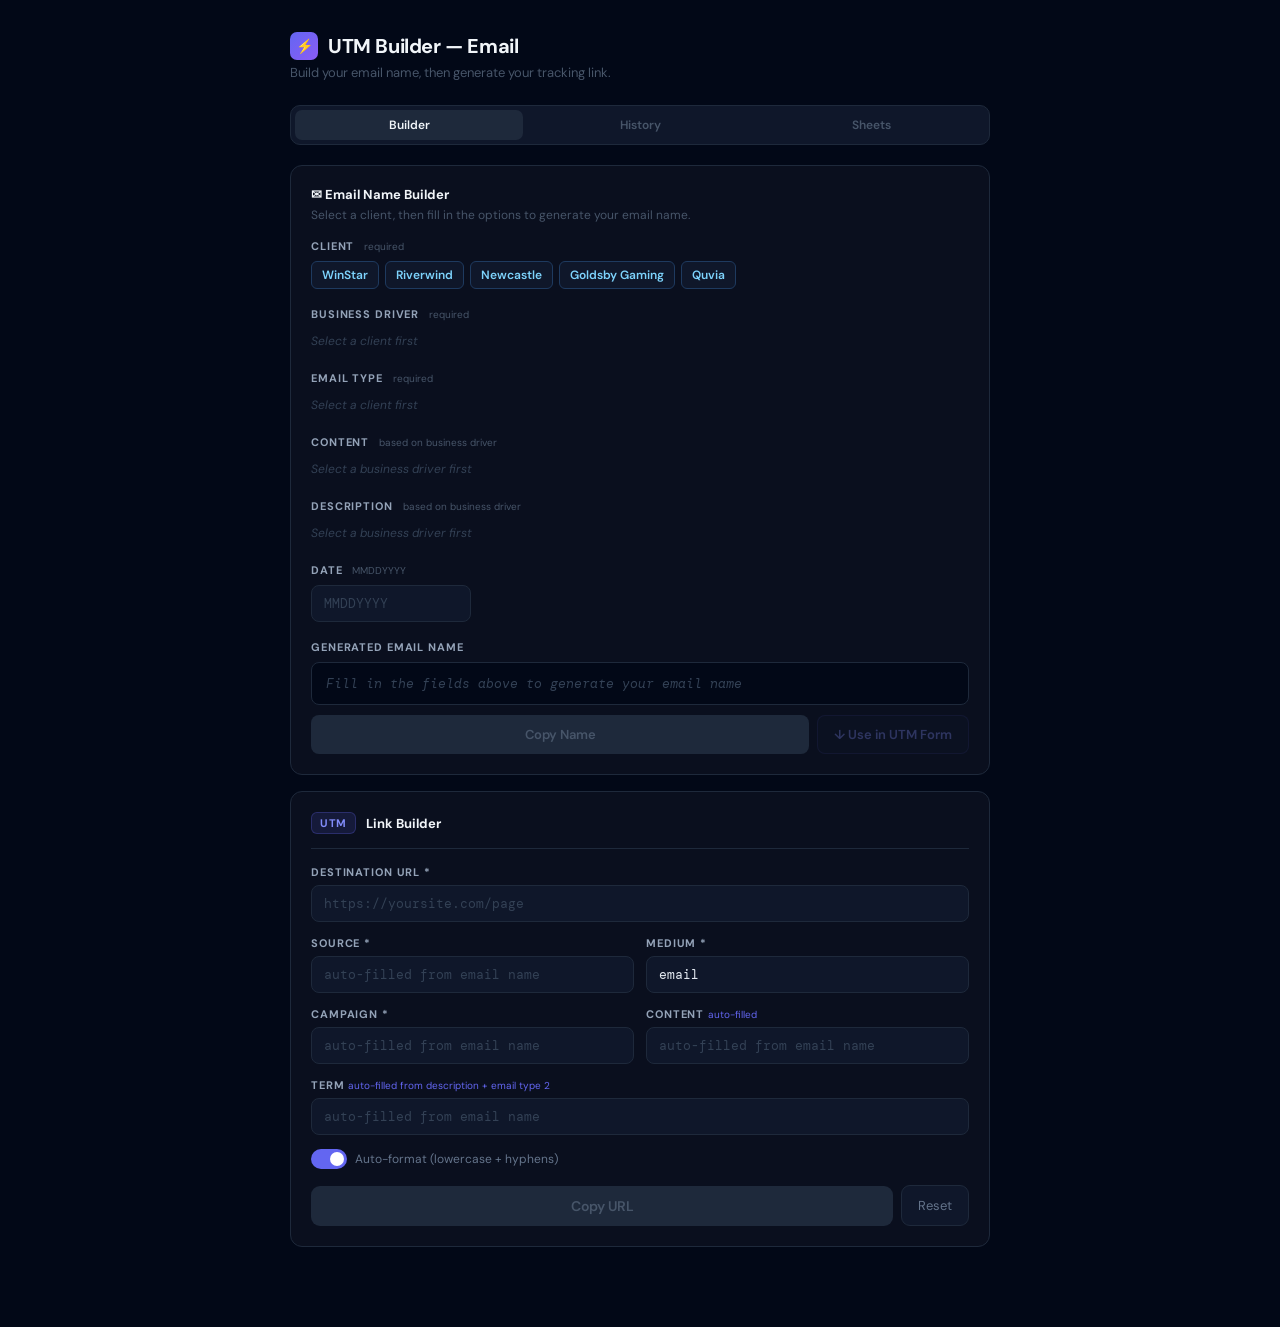
==== email/index.html @ 170400ec "Organize email files into directory" ====
<!DOCTYPE html>
<html lang="en">
<head>
    <meta charset="UTF-8" />
    <meta name="viewport" content="width=device-width, initial-scale=1.0" />
    <title>UTM Builder — Email</title>
    <link rel="preconnect" href="https://fonts.googleapis.com" />
    <link href="https://fonts.googleapis.com/css2?family=DM+Sans:wght@400;500;600;700&family=DM+Mono:wght@400;500&display=swap" rel="stylesheet" />
    <link rel="stylesheet" href="style.css">
</head>
<body>
<div id="app">
    <div class="header">
        <div class="header-row">
            <div class="logo">&#9889;</div>
            <h1>UTM Builder — Email</h1>
        </div>
        <p class="subtitle">Build your email name, then generate your tracking link.</p>
    </div>

    <div class="tabs">
        <button class="tab-btn active" onclick="switchTab('builder')">Builder</button>
        <button class="tab-btn" id="tab-history" onclick="switchTab('history')">History</button>
        <button class="tab-btn" id="tab-sheets" onclick="switchTab('sheets')">Sheets</button>
    </div>

    <div id="panel-builder" class="panel active">
        <div class="card">
            <div class="card-title">&#9993; Email Name Builder</div>
            <div class="card-sub">Select a client, then fill in the options to generate your email name.</div>

            <div class="section">
                <div class="section-label">Client <span>required</span></div>
                <div class="btn-row" id="client-btns"></div>
            </div>

            <div class="section">
                <div class="section-label">Business Driver <span>required</span></div>
                <div class="btn-row" id="driver-btns"><span class="empty-hint">Select a client first</span></div>
            </div>

            <div class="section">
                <div class="section-label">Email Type <span>required</span></div>
                <div class="btn-row" id="emailtype-btns"><span class="empty-hint">Select a client first</span></div>
            </div>

            <div class="section">
                <div class="section-label">Content <span>based on business driver</span></div>
                <div class="btn-row" id="en-content-btns"><span class="empty-hint">Select a business driver first</span></div>
            </div>

            <div class="section">
                <div class="section-label">Description <span>based on business driver</span></div>
                <div class="btn-row" id="en-desc-btns"><span class="empty-hint">Select a business driver first</span></div>
            </div>

            <div class="section" id="type2-section" style="display:none">
                <div class="section-label">Email Type 2 <span>optional</span></div>
                <div class="btn-row" id="type2-btns"></div>
            </div>

            <div class="section">
                <div class="section-label">Date <span>MMDDYYYY</span></div>
                <input type="text" id="en-month" placeholder="MMDDYYYY" maxlength="8" oninput="buildEmailName()" style="max-width:160px;" />
            </div>

            <div class="name-preview-wrap">
                <div class="name-preview-label">Generated Email Name</div>
                <div class="name-preview empty" id="en-preview">Fill in the fields above to generate your email name</div>
                <div class="name-actions">
                    <button class="btn-copy-name" id="en-copy-btn" onclick="copyEmailName()" disabled>Copy Name</button>
                    <button class="btn-use-name" id="en-use-btn" onclick="useEmailName()" disabled>&#8595; Use in UTM Form</button>
                </div>
            </div>
        </div>

        <div class="card">
            <div class="utm-section-header">
                <span class="utm-badge">UTM</span>
                <span style="font-size:13px;font-weight:700;color:#f1f5f9;">Link Builder</span>
            </div>
            <div class="field">
                <label>Destination URL *</label>
                <input type="url" id="f-url" placeholder="https://yoursite.com/page" oninput="updatePreview()" />
            </div>
            <div class="grid-2">
                <div class="field">
                    <label>Source *</label>
                    <input type="text" id="f-source" placeholder="auto-filled from email name" oninput="updatePreview()" />
                </div>
                <div class="field">
                    <label>Medium *</label>
                    <input type="text" id="f-medium" value="email" oninput="updatePreview()" />
                </div>
            </div>
            <div class="grid-2">
                <div class="field">
                    <label>Campaign *</label>
                    <input type="text" id="f-campaign" placeholder="auto-filled from email name" oninput="updatePreview()" />
                </div>
                <div class="field">
                    <label>Content <span style="font-size:10px;color:#6366f1;font-weight:400;text-transform:none;letter-spacing:0;">auto-filled</span></label>
                    <input type="text" id="f-content" placeholder="auto-filled from email name" oninput="updatePreview()" />
                </div>
            </div>
            <div class="field">
                <label>Term <span style="font-size:10px;color:#6366f1;font-weight:400;text-transform:none;letter-spacing:0;">auto-filled from description + email type 2</span></label>
                <input type="text" id="f-term" placeholder="auto-filled from email name" oninput="updatePreview()" />
            </div>
            <div style="display:flex;gap:20px;flex-wrap:wrap;margin-top:6px;margin-bottom:16px;">
                <div class="toggle-row">
                    <div class="toggle on" id="toggle-slug" onclick="toggleSlug()"><div class="toggle-knob"></div></div>
                    <span class="toggle-label">Auto-format (lowercase + hyphens)</span>
                </div>
                <div class="toggle-row" id="autolog-row" style="display:none">
                    <div class="toggle" id="toggle-autolog" onclick="toggleAutoLog()"><div class="toggle-knob"></div></div>
                    <span class="toggle-label">Auto-log to Sheets on copy</span>
                </div>
            </div>
            <div class="card" id="preview-card" style="display:none;margin-bottom:16px;">
                <div class="preview-label" id="preview-label"></div>
                <div class="url-preview" id="url-preview"></div>
            </div>
            <div class="actions">
                <button class="btn-primary" id="copy-btn" onclick="handleCopy()" disabled>Copy URL</button>
                <span class="log-status" id="log-status" style="display:none"></span>
                <button class="btn-secondary" onclick="resetForm()">Reset</button>
            </div>
        </div>
    </div>

    <div id="panel-history" class="panel">
        <div id="history-list"></div>
    </div>

    <div id="panel-sheets" class="panel">
        <div class="card">
            <div style="font-size:14px;font-weight:600;color:#f1f5f9;margin-bottom:4px;">Connect Google Sheets</div>
            <div style="font-size:13px;color:#64748b;margin-bottom:16px;line-height:1.6;">Log every UTM automatically to a Google Sheet. Takes ~3 minutes to set up.</div>
            <div class="step-row"><div class="step-num">1</div><div class="step-text">Create a new Google Sheet.</div></div>
            <div class="step-row"><div class="step-num">2</div><div class="step-text">Go to <strong>Extensions &rarr; Apps Script</strong>. Paste the code below and save.</div></div>
            <div class="step-row"><div class="step-num">3</div><div class="step-text">Click <strong>Deploy &rarr; New deployment &rarr; Web app</strong>. Set "Execute as: Me" and "Who has access: Anyone". Deploy and authorize.</div></div>
            <div class="step-row"><div class="step-num">4</div><div class="step-text">Copy the <strong>Web App URL</strong> and paste it below.</div></div>
        </div>
        <div class="card">
            <div style="font-size:12px;font-weight:600;color:#94a3b8;margin-bottom:8px;text-transform:uppercase;letter-spacing:0.06em;">Apps Script Code</div>
            <div class="code-block-wrap">
                <pre id="apps-script-code"></pre>
                <button class="copy-code-btn" id="copy-script-btn" onclick="copyScript()">Copy</button>
            </div>
        </div>
        <div class="card">
            <div class="field">
                <label>Your Web App URL</label>
                <input type="url" id="sheets-url-input" class="sans" placeholder="https://script.google.com/macros/s/.../exec" oninput="updateSaveBtn()" />
            </div>
            <button class="btn-full" id="save-sheets-btn" onclick="saveSheets()" disabled>Save &amp; Connect</button>
            <div class="sheets-connected" id="sheets-connected" style="display:none">&#10003; Connected</div>
        </div>
    </div>
</div>
<script src="index.js"></script>
</body>
</html>
---- email/style.css ----
*, *::before, *::after { box-sizing: border-box; margin: 0; padding: 0; }
body { background: #020817; font-family: 'DM Sans', sans-serif; color: #e2e8f0; min-height: 100vh; padding: 32px 16px 64px; }
::-webkit-scrollbar { width: 4px; } ::-webkit-scrollbar-thumb { background: #1e293b; border-radius: 4px; }
::placeholder { color: #334155 !important; }
#app { max-width: 700px; margin: 0 auto; }
.header { margin-bottom: 24px; }
.header-row { display: flex; align-items: center; gap: 10px; margin-bottom: 4px; }
.logo { width: 28px; height: 28px; background: linear-gradient(135deg, #6366f1, #8b5cf6); border-radius: 7px; display: flex; align-items: center; justify-content: center; font-size: 14px; flex-shrink: 0; }
h1 { font-size: 20px; font-weight: 700; color: #f1f5f9; letter-spacing: -0.02em; }
.subtitle { font-size: 13px; color: #475569; }
.tabs { display: flex; gap: 3px; background: #0f172a; padding: 4px; border-radius: 10px; border: 1px solid #1e293b; margin-bottom: 20px; }
.tab-btn { flex: 1; padding: 7px 4px; border: none; border-radius: 7px; cursor: pointer; font-size: 12px; font-weight: 600; font-family: 'DM Sans', sans-serif; transition: all 0.15s; white-space: nowrap; background: transparent; color: #475569; }
.tab-btn.active { background: #1e293b; color: #f1f5f9; }
.panel { display: none; }
.panel.active { display: block; }
.card { background: #0a0f1e; border: 1px solid #1e293b; border-radius: 12px; padding: 20px; margin-bottom: 16px; }
.card.valid { border-color: #6366f133; }
.card-title { font-size: 13px; font-weight: 700; color: #f1f5f9; margin-bottom: 4px; }
.card-sub { font-size: 12px; color: #475569; margin-bottom: 16px; }
.section { margin-bottom: 18px; }
.section:last-child { margin-bottom: 0; }
.section-label { font-size: 11px; font-weight: 700; letter-spacing: 0.08em; text-transform: uppercase; color: #94a3b8; margin-bottom: 8px; }
.section-label span { font-size: 10px; font-weight: 400; color: #475569; text-transform: none; letter-spacing: 0; margin-left: 6px; }
.btn-row { display: flex; flex-wrap: wrap; gap: 6px; }
.preset-btn { padding: 5px 10px; background: #0f172a; border: 1px solid #1e293b; border-radius: 6px; color: #94a3b8; font-size: 12px; cursor: pointer; font-family: 'DM Mono', monospace; transition: all 0.15s; }
.preset-btn:hover { border-color: #6366f1; color: #c7d2fe; }
.preset-btn.active-sel { background: #6366f122; border-color: #6366f1; color: #c7d2fe; }
.preset-btn.client-btn { border-color: #1e3a5f; color: #7dd3fc; font-family: 'DM Sans', sans-serif; font-weight: 600; }
.preset-btn.client-btn:hover, .preset-btn.client-btn.active-sel { background: #0c2a4a; border-color: #38bdf8; color: #e0f2fe; }
.preset-btn.driver-btn { border-color: #2d1f4f; color: #a78bfa; font-family: 'DM Sans', sans-serif; font-weight: 600; }
.preset-btn.driver-btn:hover, .preset-btn.driver-btn.active-sel { background: #1e1040; border-color: #8b5cf6; color: #ddd6fe; }
.preset-btn.emailtype-btn { border-color: #1e3a5f; color: #7dd3fc; }
.preset-btn.emailtype-btn:hover, .preset-btn.emailtype-btn.active-sel { background: #0c2a4a; border-color: #38bdf8; color: #e0f2fe; }
.preset-btn.content-btn { border-color: #1a3040; color: #67e8f9; }
.preset-btn.content-btn:hover, .preset-btn.content-btn.active-sel { background: #0c2030; border-color: #22d3ee; color: #cffafe; }
.preset-btn.desc-btn { border-color: #1a3020; color: #6ee7b7; }
.preset-btn.desc-btn:hover, .preset-btn.desc-btn.active-sel { background: #0c2018; border-color: #34d399; color: #d1fae5; }
.preset-btn.type2-btn { border-color: #3a2010; color: #fbbf24; }
.preset-btn.type2-btn:hover, .preset-btn.type2-btn.active-sel { background: #2a1808; border-color: #f59e0b; color: #fde68a; }
.empty-hint { font-size: 12px; color: #334155; font-style: italic; padding: 4px 0; }
.field { margin-bottom: 14px; }
.field:last-child { margin-bottom: 0; }
.field label { display: block; font-size: 11px; font-weight: 700; letter-spacing: 0.08em; text-transform: uppercase; color: #94a3b8; margin-bottom: 6px; }
.grid-2 { display: grid; grid-template-columns: 1fr 1fr; gap: 12px; }
input[type="text"], input[type="url"] { width: 100%; background: #0f172a; border: 1px solid #1e293b; border-radius: 8px; color: #e2e8f0; font-size: 13px; padding: 9px 12px; outline: none; font-family: 'DM Mono', monospace; transition: border-color 0.15s; }
input[type="text"]:focus, input[type="url"]:focus { border-color: #6366f1; }
input.sans { font-family: 'DM Sans', sans-serif; }
select.styled { width: 100%; background: #0f172a; border: 1px solid #1e293b; border-radius: 8px; color: #e2e8f0; font-size: 13px; padding: 9px 12px; outline: none; font-family: 'DM Mono', monospace; transition: border-color 0.15s; }
select.styled:focus { border-color: #6366f1; }
.name-preview-wrap { margin-top: 16px; }
.name-preview-label { font-size: 11px; font-weight: 700; letter-spacing: 0.08em; text-transform: uppercase; color: #94a3b8; margin-bottom: 8px; }
.name-preview { background: #020817; border: 1px solid #1e293b; border-radius: 8px; padding: 12px 14px; font-family: 'DM Mono', monospace; font-size: 13px; color: #34d399; word-break: break-all; min-height: 42px; }
.name-preview.empty { color: #334155; font-style: italic; }
.name-actions { display: flex; gap: 8px; margin-top: 10px; }
.btn-copy-name { flex: 1; padding: 10px; border: none; border-radius: 8px; font-size: 13px; font-weight: 600; font-family: 'DM Sans', sans-serif; cursor: pointer; transition: all 0.2s; background: linear-gradient(135deg, #6366f1, #8b5cf6); color: #fff; }
.btn-copy-name:disabled { background: #1e293b; color: #475569; cursor: not-allowed; }
.btn-copy-name.copied { background: #16a34a; }
.btn-use-name { padding: 10px 16px; background: #0f172a; border: 1px solid #6366f144; border-radius: 8px; color: #818cf8; font-size: 13px; cursor: pointer; font-family: 'DM Sans', sans-serif; font-weight: 600; transition: all 0.15s; white-space: nowrap; }
.btn-use-name:hover { border-color: #6366f1; color: #c7d2fe; }
.btn-use-name:disabled { opacity: 0.3; cursor: not-allowed; }
.utm-section-header { display: flex; align-items: center; gap: 10px; margin-bottom: 16px; padding-bottom: 14px; border-bottom: 1px solid #1e293b; }
.utm-badge { background: #6366f122; border: 1px solid #6366f144; border-radius: 6px; padding: 3px 8px; font-size: 11px; font-weight: 700; color: #818cf8; letter-spacing: 0.06em; }
.toggle-row { display: flex; align-items: center; gap: 8px; }
.toggle { width: 36px; height: 20px; background: #1e293b; border-radius: 10px; cursor: pointer; position: relative; transition: background 0.2s; flex-shrink: 0; }
.toggle.on { background: #6366f1; }
.toggle-knob { position: absolute; top: 3px; left: 3px; width: 14px; height: 14px; background: #fff; border-radius: 50%; transition: left 0.2s; }
.toggle.on .toggle-knob { left: 19px; }
.toggle-label { font-size: 12px; color: #64748b; }
.url-preview { font-size: 12px; color: #94a3b8; word-break: break-all; font-family: 'DM Mono', monospace; line-height: 1.7; background: #020817; padding: 10px 12px; border-radius: 7px; border: 1px solid #1e293b; }
.preview-label { font-size: 11px; font-weight: 700; letter-spacing: 0.08em; text-transform: uppercase; margin-bottom: 8px; }
.preview-label.valid { color: #6366f1; } .preview-label.invalid { color: #475569; }
.c-base { color: #e2e8f0; } .c-sep { color: #475569; } .c-key { color: #818cf8; } .c-val { color: #34d399; }
.actions { display: flex; gap: 8px; align-items: center; }
.btn-primary { flex: 1; padding: 11px; border: none; border-radius: 9px; font-size: 14px; font-weight: 600; font-family: 'DM Sans', sans-serif; cursor: pointer; transition: all 0.2s; background: linear-gradient(135deg, #6366f1, #8b5cf6); color: #fff; }
.btn-primary:disabled { background: #1e293b; color: #475569; cursor: not-allowed; }
.btn-primary.copied { background: #16a34a; }
.btn-secondary { padding: 11px 16px; background: #0f172a; border: 1px solid #1e293b; border-radius: 9px; color: #64748b; font-size: 13px; cursor: pointer; font-family: 'DM Sans', sans-serif; }
.log-status { font-size: 12px; }
.log-status.ok { color: #22c55e; } .log-status.err { color: #f87171; } .log-status.loading { color: #818cf8; }
.history-meta { display: flex; justify-content: space-between; align-items: center; margin-bottom: 12px; font-size: 13px; color: #475569; }
.btn-ghost { font-size: 12px; padding: 4px 10px; background: #0f172a; border: 1px solid #1e293b; border-radius: 6px; color: #64748b; cursor: pointer; font-family: 'DM Sans', sans-serif; }
.history-item { background: #0f172a; border: 1px solid #1e293b; border-radius: 8px; padding: 10px 12px; margin-bottom: 8px; display: flex; align-items: flex-start; gap: 10px; }
.history-info { flex: 1; min-width: 0; }
.history-tags { font-size: 11px; color: #6366f1; font-weight: 600; margin-bottom: 3px; font-family: 'DM Mono', monospace; }
.history-url { font-size: 11px; color: #475569; word-break: break-all; font-family: 'DM Mono', monospace; }
.history-actions { display: flex; gap: 5px; flex-shrink: 0; }
.btn-mini { font-size: 11px; padding: 4px 8px; background: #1e293b; border: none; border-radius: 5px; color: #94a3b8; cursor: pointer; font-family: 'DM Sans', sans-serif; transition: all 0.15s; }
.btn-mini.green { background: #22c55e22; color: #22c55e; }
.btn-mini.logged { background: #16a34a22; color: #22c55e; cursor: default; }
.empty-state { text-align: center; padding: 56px 0; color: #334155; }
.empty-icon { font-size: 36px; margin-bottom: 12px; }
.empty-text { font-size: 14px; }
.step-row { display: flex; gap: 10px; align-items: flex-start; margin-bottom: 12px; }
.step-num { width: 22px; height: 22px; background: #6366f122; border: 1px solid #6366f144; border-radius: 6px; display: flex; align-items: center; justify-content: center; font-size: 11px; font-weight: 700; color: #818cf8; flex-shrink: 0; }
.step-text { font-size: 13px; color: #94a3b8; line-height: 1.5; padding-top: 2px; }
.code-block-wrap { position: relative; }
pre { background: #020817; border: 1px solid #1e293b; border-radius: 8px; padding: 14px; font-size: 11px; color: #94a3b8; font-family: 'DM Mono', monospace; overflow-x: auto; white-space: pre-wrap; line-height: 1.7; }
.copy-code-btn { position: absolute; top: 8px; right: 8px; font-size: 11px; padding: 3px 8px; background: #1e293b; border: 1px solid #334155; border-radius: 5px; color: #64748b; cursor: pointer; font-family: 'DM Sans', sans-serif; }
.copy-code-btn.copied { background: #22c55e22; color: #22c55e; }
.sheets-connected { margin-top: 10px; font-size: 12px; color: #22c55e; display: flex; gap: 6px; align-items: center; }
.btn-full { width: 100%; padding: 10px; border: none; border-radius: 9px; font-size: 13px; font-weight: 600; font-family: 'DM Sans', sans-serif; cursor: pointer; transition: all 0.2s; background: linear-gradient(135deg, #6366f1, #8b5cf6); color: #fff; }
.btn-full:disabled { background: #1e293b; color: #475569; cursor: not-allowed; }
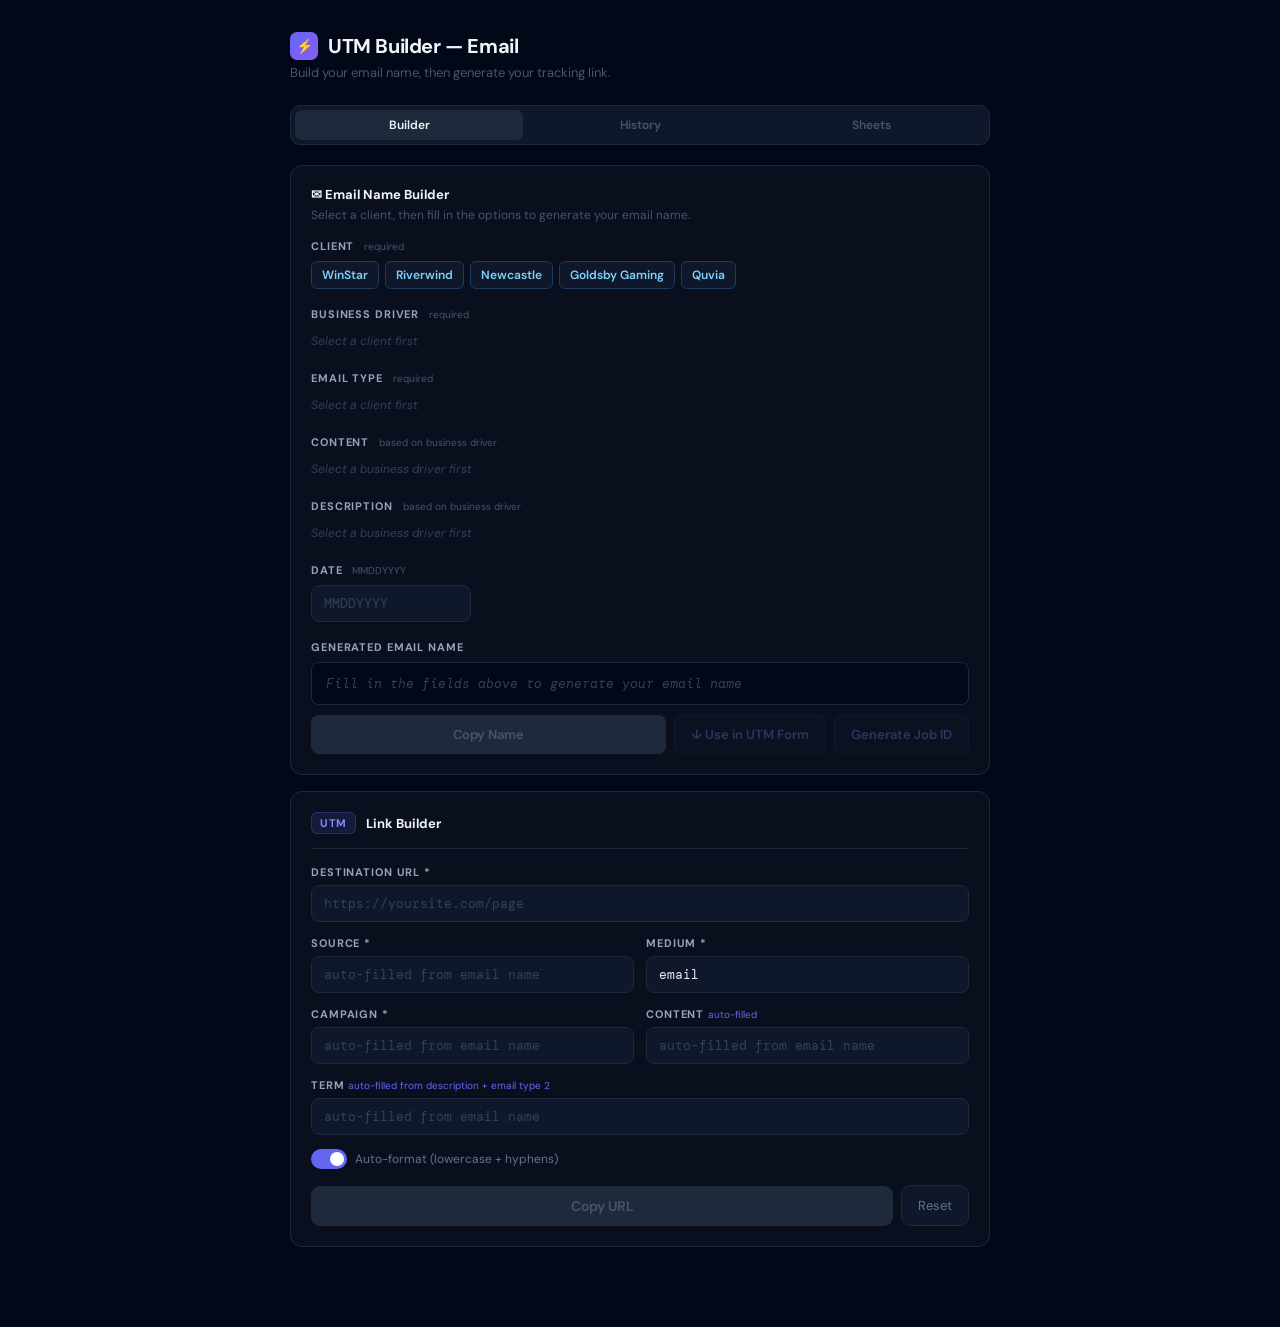
==== commit d630824c: "add js and button" ====
--- a/email/index.html
+++ b/email/index.html
@@ -70,6 +70,7 @@
                 <div class="name-actions">
                     <button class="btn-copy-name" id="en-copy-btn" onclick="copyEmailName()" disabled>Copy Name</button>
                     <button class="btn-use-name" id="en-use-btn" onclick="useEmailName()" disabled>&#8595; Use in UTM Form</button>
+                    <button class="btn-use-name" id="btn-generate-jobid" onclick="generateJobId()" disabled>Generate Job ID</button>
                 </div>
             </div>
         </div>
